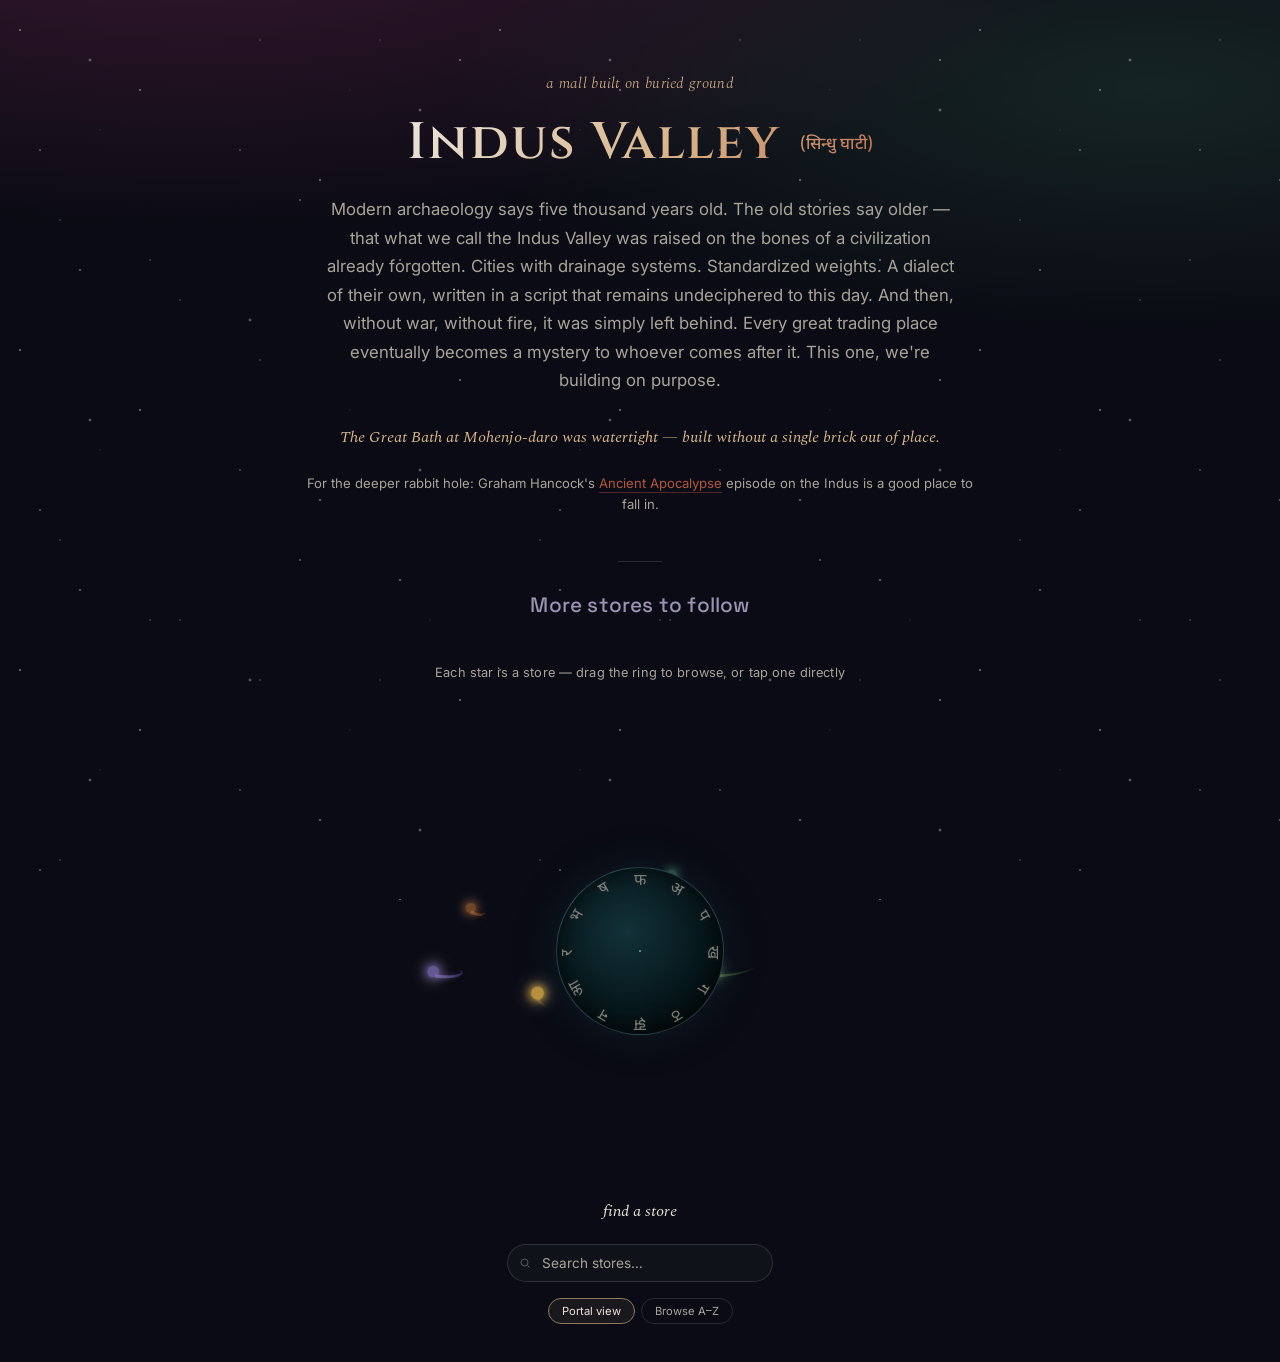
==== index.html @ be0549a5 "Add files via upload" ====
<!doctype html>
<html lang="en">
<head>
<meta charset="utf-8">
<meta name="viewport" content="width=device-width, initial-scale=1">
<title>Indus Valley</title>
<meta name="description" content="Indus Valley — a digital mall of stores. Earthy Essentials is now open.">
<link rel="preconnect" href="https://fonts.googleapis.com">
<link href="https://fonts.googleapis.com/css2?family=Space+Grotesk:wght@500;600;700&family=Inter:wght@400;500;600&family=JetBrains+Mono:wght@400;500&family=Spectral:ital,wght@0,300;0,400;0,500;0,600;0,700;1,400&family=Noto+Sans+Devanagari:wght@400;500&family=Cinzel:wght@500;600;700&display=swap" rel="stylesheet">
<link rel="stylesheet" href="/style.css">
<link rel="icon" type="image/png" sizes="192x192" href="/assets/favicon-192.png">
<link rel="icon" type="image/png" sizes="64x64" href="/assets/favicon-64.png">
</head>
<body>
<div class="starfield" aria-hidden="true"></div>
<div class="starfield starfield-mid" aria-hidden="true"></div>
<div class="starfield starfield-fast" aria-hidden="true"></div>

<section class="iv-story-hero">
  <p class="mark">a mall built on buried ground</p>
  <h1 class="iv-brand-heading">Indus Valley <span class="iv-brand-sub iv-sanskrit-sub">(सिन्धु घाटी)</span></h1>
  <p class="lede">
    Modern archaeology says five thousand years old. The old stories say older — that what we call the
    Indus Valley was raised on the bones of a civilization already forgotten. Cities with drainage systems.
    Standardized weights. A dialect of their own, written in a script that remains undeciphered to this day.
    And then, without war, without fire, it was simply left behind. Every great trading place eventually
    becomes a mystery to whoever comes after it. This one, we're building on purpose.
  </p>
  <p class="fact-line" id="factLine">The Great Bath at Mohenjo-daro was watertight — built without a single brick out of place.</p>
  <p class="further-reading">
    For the deeper rabbit hole: Graham Hancock's <a href="#" target="_blank" rel="noopener">Ancient Apocalypse</a> episode on the Indus is a good place to fall in.
  </p>
  <div class="hero-divider"></div>
</section>

<div class="landing">
  <h1>More stores to follow</h1>

  <section class="portal-section">
    <p class="portal-hint">Each star is a store — drag the ring to browse, or tap one directly</p>
    <div class="portal-stage" id="portalStage">
      <canvas id="trailCanvas"></canvas>
      <div class="iv-hub">
        <div class="hub-stage">
          <div class="water-core">
            <div class="ripple"></div>
            <div class="ripple"></div>
            <div class="ripple"></div>
            <div class="script-ring" id="scriptRing"></div>
            <div class="hub-label"></div>
          </div>
        </div>
      </div>
      <!-- store nodes injected by JS, positioned via canvas-matched orbit math -->
    </div>

    <div class="orbit-store-popup" id="orbitPopup" hidden>
      <button class="orbit-popup-close" id="orbitPopupClose" aria-label="Close">×</button>
      <span class="eyebrow" id="orbitPopupEyebrow">Now open</span>
      <img id="orbitPopupLogo" src="" alt="" class="store-card-logo" hidden>
      <div id="orbitPopupFallback" class="orbit-popup-fallback" hidden>
        <div class="orbit-popup-fallback-circle" id="orbitPopupFallbackCircle"></div>
        <p class="orbit-popup-fallback-name" id="orbitPopupFallbackName"></p>
      </div>
      <a class="store-card-cta orbit-popup-enter" id="orbitPopupEnter" href="#">Enter the store <span class="store-card-arrow">→</span></a>
    </div>
  </section>

  <div class="directory-wrap">
    <p class="directory-heading">find a store</p>

    <div class="search-box">
      <svg viewBox="0 0 24 24" fill="none" stroke="currentColor" stroke-width="2"><circle cx="11" cy="11" r="7"/><line x1="21" y1="21" x2="16.65" y2="16.65"/></svg>
      <input type="text" id="storeSearch" placeholder="Search stores…" autocomplete="off">
      <div class="search-results" id="searchResults"></div>
    </div>

    <div class="mode-toggle">
      <button class="mode-btn active" id="btnPortal" type="button">Portal view</button>
      <button class="mode-btn" id="btnAZ" type="button">Browse A–Z</button>
    </div>

    <div class="az-list" id="azList"></div>
  </div>
</div>

<script>
  // Same Apps Script URL used across the whole site.
  var APPS_SCRIPT_URL = 'https://script.google.com/macros/s/AKfycbyYl6u9whFo-Feo1aczUheKbd3rLkEs0ZjsCzrJ6P5FfqUs3s2kt-ZUOWNzQbq3-hpCgg/exec';

  // ===================== Shared store data + directory (search/A-Z) + portal ring =====================
  // Store data now comes from the Apps Script "Stores" sheet (so /admin/ can
  // manage it without code edits) — this fallback list is only used if that
  // fetch fails, or when opening this file locally as an offline preview
  // with no live backend to reach.
  var FALLBACK_STORES = [
    { id: "earthy-essentials", name: "Earthy Essentials", sub: "wellness & botanicals", color: "#6E9B5A", initial: "E", url: "/earthyessentials/", logo: "/assets/logo-vertical-medium.png", status: "live" },
    { id: "lo-music", name: "Lo Music", sub: "lessons, repairs, gigs", color: "#B8933F", initial: "L", url: "/lomusic/", logo: "", status: "coming-soon" },
    { id: "relic-and-ink", name: "Relic & Ink", sub: "comics & collectibles", color: "#7A6BB0", initial: "R", url: "/relicandink/", logo: "", status: "coming-soon" },
    { id: "earth-forge-3d", name: "Earth Forge 3D", sub: "custom 3D printing", color: "#C97B3D", initial: "F", url: "/earthforge3d/", logo: "", status: "coming-soon" },
    { id: "chronicles-of-the-herb", name: "Chronicles of the Herb", sub: "wellness & herbal supplements", color: "#4FA88A", initial: "C", url: "/chroniclesoftheherb/", logo: "", status: "coming-soon" }
  ];

  function normalizeStore(s){
    return {
      id: s.id,
      name: s.name,
      sub: s.sub,
      color: s.color || '#999999',
      initial: s.initial || (s.name ? s.name.charAt(0).toUpperCase() : '?'),
      url: s.url,
      logo: s.logo || null,
      comingSoon: s.status === 'coming-soon' || s.status === 'planning',
      placeholder: s.status === 'reserved' || !s.name
    };
  }

  (function(){
    fetch(APPS_SCRIPT_URL + '?action=getStores')
      .then(function(res){ return res.json(); })
      .then(function(data){
        var raw = (data && data.stores && data.stores.length) ? data.stores : FALLBACK_STORES;
        initMall(raw.map(normalizeStore));
      })
      .catch(function(){
        initMall(FALLBACK_STORES.map(normalizeStore));
      });
  })();

  function initMall(stores){

    function goToStore(s){
      if(s.placeholder) return;
      openStorePopup(s);
    }

    var popup = document.getElementById('orbitPopup');
    var popupClose = document.getElementById('orbitPopupClose');
    var popupEyebrow = document.getElementById('orbitPopupEyebrow');
    var popupLogo = document.getElementById('orbitPopupLogo');
    var popupFallback = document.getElementById('orbitPopupFallback');
    var popupFallbackCircle = document.getElementById('orbitPopupFallbackCircle');
    var popupFallbackName = document.getElementById('orbitPopupFallbackName');
    var popupEnter = document.getElementById('orbitPopupEnter');

    function openStorePopup(s){
      popupEyebrow.textContent = s.comingSoon ? 'Coming soon' : 'Now open';
      // Every store shows ITS OWN logo if it has one, or ITS OWN color/initial/name
      // as a fallback — never another store's branding.
      if(s.logo && !s.comingSoon){
        popupLogo.src = s.logo;
        popupLogo.alt = s.name;
        popupLogo.hidden = false;
        popupFallback.hidden = true;
      } else {
        popupLogo.hidden = true;
        popupFallbackCircle.style.background = s.color;
        popupFallbackCircle.textContent = s.initial;
        popupFallbackName.textContent = s.name;
        popupFallback.hidden = false;
      }
      if(s.comingSoon){
        popupEnter.textContent = 'Under construction — check back soon';
        popupEnter.removeAttribute('href');
        popupEnter.style.cursor = 'default';
      } else {
        popupEnter.innerHTML = 'Enter the store <span class="store-card-arrow">→</span>';
        popupEnter.href = s.url;
        popupEnter.style.cursor = '';
      }
      popup.hidden = false;
      portalPaused = true;
    }
    function closeStorePopup(){
      popup.hidden = true;
      portalPaused = false;
    }
    popupClose.addEventListener('click', closeStorePopup);

    // ---------- live search ----------
    var searchInput = document.getElementById('storeSearch');
    var resultsBox = document.getElementById('searchResults');
    searchInput.addEventListener('input', function(){
      var q = searchInput.value.trim().toLowerCase();
      resultsBox.innerHTML = '';
      if(!q) return;
      stores
        .filter(function(s){ return s.name.toLowerCase().indexOf(q) !== -1; })
        .forEach(function(s){
          var row = document.createElement('div');
          row.className = 'search-result';
          row.innerHTML = '<span class="dot" style="background:' + (s.placeholder ? '#555' : s.color) + '"></span>' +
            '<span>' + s.name + '</span>' +
            ((s.placeholder || s.comingSoon) ? '<span class="soon">coming soon</span>' : '');
          row.addEventListener('click', function(){ goToStore(s); });
          resultsBox.appendChild(row);
        });
    });

    // ---------- A-Z directory, grouped by first letter ----------
    function renderAZList(){
      var azListEl = document.getElementById('azList');
      azListEl.innerHTML = '';

      var sorted = stores.slice().sort(function(a, b){ return a.name.localeCompare(b.name); });

      var currentLetter = null;
      var groupEl = null;

      sorted.forEach(function(s){
        var letter = s.name.charAt(0).toUpperCase();
        if(letter !== currentLetter){
          currentLetter = letter;
          groupEl = document.createElement('div');
          groupEl.className = 'az-group';
          groupEl.innerHTML = '<div class="az-letter">' + letter + '</div>';
          azListEl.appendChild(groupEl);
        }
        var item = document.createElement('div');
        item.className = 'az-item' + (s.placeholder ? ' placeholder' : '');
        item.innerHTML =
          '<div class="swatch" style="background:' + (s.placeholder ? 'transparent' : s.color) + '">' + s.initial + '</div>' +
          '<div class="az-item-text">' +
            '<div class="az-item-name">' + s.name + '</div>' +
            '<div class="az-item-sub">' + s.sub + '</div>' +
          '</div>' +
          (s.placeholder || s.comingSoon ? '<span class="soon-tag">coming soon</span>' : '');
        item.addEventListener('click', function(){ goToStore(s); });
        groupEl.appendChild(item);
      });
    }
    renderAZList();

    // ---------- view toggle ----------
    var btnPortal = document.getElementById('btnPortal');
    var btnAZ = document.getElementById('btnAZ');
    var azList = document.getElementById('azList');

    btnAZ.addEventListener('click', function(){
      btnAZ.classList.add('active');
      btnPortal.classList.remove('active');
      azList.classList.add('visible');
    });
    btnPortal.addEventListener('click', function(){
      btnPortal.classList.add('active');
      btnAZ.classList.remove('active');
      azList.classList.remove('visible');
    });

    // ---------- portal ring ----------
    // Each store follows a real Keplerian ellipse with the hub at the FOCUS
    // (not the center) — same as an actual orbiting body. Kepler's third law
    // governs period vs. distance (farther stores genuinely orbit slower, in
    // the same ratio real planets do), and each store speeds up near the hub
    // and slows down at the far point of its ellipse.
    var stage = document.getElementById('portalStage');
    var canvas = document.getElementById('trailCanvas');
    var gctx = canvas.getContext('2d');

    var A_BASE = 235;
    var A_STEP = 18;
    var ECC = [0.24, 0.34, 0.28, 0.20];
    var SQUASH = 0.4;
    var T_BASE = 34;
    var LOOP_R = 34;
    var LOOP_N = [3, 2, 4, 3];
    var LOOP_SPEED = 0.55;
    var TRAIL_LENGTH = 70;

    var rotationOffset = 0;
    var tClock = 0;
    var lastTime = null;
    var portalPaused = false;

    function eccentricAnomaly(M, e){
      var E = M;
      for(var k = 0; k < 5; k++){
        E = E - (E - e * Math.sin(E) - M) / (1 - e * Math.cos(E));
      }
      return E;
    }

    var nodeEls = stores.map(function(s, i){
      var node = document.createElement('div');
      node.className = 'node' + (s.placeholder ? ' placeholder' : '');
      node.innerHTML = '<div class="node-star" style="--node-color:' + s.color + '"></div>';
      if(!s.placeholder){
        node.querySelector('.node-star').addEventListener('click', function(){ goToStore(s); });
      }
      stage.appendChild(node);

      s.a = A_BASE + i * A_STEP;
      s.e = ECC[i % ECC.length];
      s.period = T_BASE * Math.pow(s.a / A_BASE, 1.5); // Kepler's third law: T^2 proportional to a^3
      s.phase = i * (2 * Math.PI / stores.length);
      s.trail = [];
      return node;
    });

    function resizeCanvas(){
      var rect = stage.getBoundingClientRect();
      var dpr = window.devicePixelRatio || 1;
      canvas.width = rect.width * dpr;
      canvas.height = rect.height * dpr;
      canvas.style.width = rect.width + 'px';
      canvas.style.height = rect.height + 'px';
      gctx.setTransform(dpr, 0, 0, dpr, 0, 0);
    }
    resizeCanvas();
    window.addEventListener('resize', resizeCanvas);

    function hexToRgb(hex){
      var h = hex.replace('#','');
      var n = parseInt(h.length === 3 ? h.split('').map(function(c){return c+c;}).join('') : h, 16);
      return [(n>>16)&255, (n>>8)&255, n&255];
    }

    function portalFrame(timestamp){
      if(lastTime === null) lastTime = timestamp;
      var dt = (timestamp - lastTime) / 1000;
      lastTime = timestamp;

      if(!isDragging && !portalPaused){
        tClock += dt;
      }

      var rect = stage.getBoundingClientRect();
      var cx = rect.width / 2;
      var cy = rect.height / 2;

      gctx.clearRect(0, 0, rect.width, rect.height);
      gctx.globalCompositeOperation = 'lighter';

      stores.forEach(function(s, i){
        var M = (2 * Math.PI / s.period) * tClock + s.phase;
        var E = eccentricAnomaly(M, s.e);
        var xOrb = s.a * (Math.cos(E) - s.e);
        var yOrb = s.a * Math.sqrt(1 - s.e * s.e) * Math.sin(E);

        var loopN = LOOP_N[i % LOOP_N.length];
        var loopAngle = tClock * LOOP_SPEED + s.phase;
        var loopX = LOOP_R * Math.cos(loopN * loopAngle);
        var loopY = LOOP_R * Math.sin(loopN * loopAngle);

        var cosR = Math.cos(rotationOffset);
        var sinR = Math.sin(rotationOffset);
        var rawX = xOrb + loopX;
        var rawY = yOrb + loopY;
        var kScale = Math.min(1, rect.width / 680); // shrink the orbit to fit narrow phone screens
        var x = (rawX * cosR - rawY * sinR) * kScale;
        var yFlat = (rawX * sinR + rawY * cosR) * SQUASH * kScale;

        var depth = Math.sin(E);
        var scale = 0.8 + (depth + 1) / 2 * 0.3;
        var opacity = 0.45 + (depth + 1) / 2 * 0.55;

        var screenX = cx + x;
        var screenY = cy + yFlat;

        s.trail.push({ x: screenX, y: screenY, o: opacity });
        if(s.trail.length > TRAIL_LENGTH) s.trail.shift();

        if(s.trail.length > 1){
          var rgb = hexToRgb(s.color);
          var baseAlpha = s.placeholder ? 0.35 : 0.85;
          gctx.shadowColor = 'rgba(' + rgb[0] + ',' + rgb[1] + ',' + rgb[2] + ',0.9)';
          gctx.shadowBlur = s.placeholder ? 3 : 6;
          for(var j = 1; j < s.trail.length; j++){
            var p0 = s.trail[j-1];
            var p1 = s.trail[j];
            var alpha = Math.pow(j / s.trail.length, 1.6); // fade in faster near the tail, brighter near the head
            gctx.beginPath();
            gctx.moveTo(p0.x, p0.y);
            gctx.lineTo(p1.x, p1.y);
            gctx.strokeStyle = 'rgba(' + rgb[0] + ',' + rgb[1] + ',' + rgb[2] + ',' + (alpha * baseAlpha * p1.o) + ')';
            gctx.lineWidth = 1 + alpha * 2.5;
            gctx.stroke();
          }
          gctx.shadowBlur = 0;
        }

        var el = nodeEls[i];
        el.style.transform = 'translate(' + screenX + 'px, ' + screenY + 'px) scale(' + scale + ')';
        el.style.opacity = opacity.toFixed(2);
        el.style.zIndex = Math.round(depth * 1000);
      });

      gctx.globalCompositeOperation = 'source-over';
      requestAnimationFrame(portalFrame);
    }
    requestAnimationFrame(portalFrame);

    // ---------- drag to rotate ----------
    var isDragging = false;
    var startX = 0;
    var startOffset = 0;

    function pointerDown(x){
      isDragging = true;
      startX = x;
      startOffset = rotationOffset;
      stage.classList.add('dragging');
    }
    function pointerMove(x){
      if(!isDragging) return;
      var delta = (x - startX) * 0.006;
      rotationOffset = startOffset + delta;
    }
    function pointerUp(){
      isDragging = false;
      stage.classList.remove('dragging');
    }

    stage.addEventListener('mousedown', function(e){ pointerDown(e.clientX); });
    window.addEventListener('mousemove', function(e){ pointerMove(e.clientX); });
    window.addEventListener('mouseup', pointerUp);

    stage.addEventListener('touchstart', function(e){ pointerDown(e.touches[0].clientX); }, {passive:true});
    window.addEventListener('touchmove', function(e){ pointerMove(e.touches[0].clientX); }, {passive:true});
    window.addEventListener('touchend', pointerUp);
  }

  // ===================== Story hero: rotating Indus Valley facts =====================
  // Own IIFE — facts/factIndex/factEl can't collide with the hub script's names
  // (pool/rand/chosen/ring/etc.) or anything added later.
  (function(){
    var facts = [
      "The Great Bath at Mohenjo-daro was watertight — built without a single brick out of place.",
      "Indus Valley seals turn up in Mesopotamia, over 2,000 km away — this was a trading civilization.",
      "No palaces, no obvious king's tomb has ever been found here — historians still argue about who was in charge.",
      "The script on Indus seals remains undeciphered to this day.",
      "Cities here had covered drains under nearly every street — centuries before Rome's.",
      "The Indus script is older than Egyptian hieroglyphs and Mesopotamian cuneiform — and after a century of trying, no one has read a word of it.",
      "Harappa alone had roughly 700 wells — clean water wasn't a luxury here, it was basic infrastructure.",
      "There's now a $1 million prize on offer for whoever finally cracks the Indus script."
    ];
    var factIndex = 0;
    var factEl = document.getElementById('factLine');
    setInterval(function(){
      factIndex = (factIndex + 1) % facts.length;
      factEl.style.opacity = 0;
      setTimeout(function(){
        factEl.textContent = facts[factIndex];
        factEl.style.opacity = 1;
      }, 400);
    }, 5000);
  })();

  // ===================== Center hub: daily Sanskrit ring =====================
  // Wrapped in its own IIFE so pool/rand/chosen/ring/etc. can never collide
  // with variable names in any other script block on this page.
  (function(){
    var pool = [
      'अ','आ','इ','ई','उ','ऊ','ऋ','ए','ऐ','ओ','औ',
      'क','ख','ग','घ','च','छ','ज','झ','ट','ठ','ड','ढ',
      'ण','त','थ','द','ध','न','प','फ','ब','भ','म',
      'य','र','ल','व','श','ष','स','ह'
    ];

    var GLYPH_COUNT = 12;

    function todaySeed(){
      var d = new Date();
      return d.getFullYear()*10000 + (d.getMonth()+1)*100 + d.getDate();
    }

    function mulberry32(seed){
      return function(){
        seed |= 0; seed = (seed + 0x6D2B79F5) | 0;
        var t = Math.imul(seed ^ (seed >>> 15), 1 | seed);
        t = (t + Math.imul(t ^ (t >>> 7), 61 | t)) ^ t;
        return ((t ^ (t >>> 14)) >>> 0) / 4294967296;
      };
    }

    var rand = mulberry32(todaySeed());
    var chosen = [];
    var poolCopy = pool.slice();
    for(var i = 0; i < GLYPH_COUNT; i++){
      var idx = Math.floor(rand() * poolCopy.length);
      chosen.push(poolCopy.splice(idx, 1)[0]);
    }

    var ring = document.getElementById('scriptRing');
    chosen.forEach(function(ch, i){
      var angle = (360 / GLYPH_COUNT) * i;
      var g = document.createElement('div');
      g.className = 'glyph';
      g.style.transform = 'rotate(' + angle + 'deg)';
      g.textContent = ch;
      ring.appendChild(g);
    });
  })();
</script>
</body>
</html>
---- style.css ----
/* ==========================================================================
   Indus Valley / Earthy Essentials — shared stylesheet
   Design tokens
   ========================================================================== */
:root{
  --space-black:#0a0b14;
  --nebula-violet:#1c1533;
  --nebula-violet-2:#241b3d;
  --plasma-pink:#ff4fa3;
  --plasma-pink-dim:#a83a72;
  --bio-green:#7cffb2;
  --bio-green-dim:#3f7a5c;
  --starlight:#f1eefa;
  --dust:#9c93b5;
  --hairline: rgba(241,238,250,0.12);

  --display:'Space Grotesk', 'Arial Narrow', sans-serif;
  --body:'Inter', -apple-system, 'Segoe UI', sans-serif;
  --mono:'JetBrains Mono', 'Courier New', monospace;
}

*{box-sizing:border-box;}
html{scroll-behavior:smooth;}
body{
  margin:0;
  background:
    radial-gradient(ellipse 120% 60% at 15% -10%, rgba(255,79,163,0.18), transparent 60%),
    radial-gradient(ellipse 100% 50% at 90% 10%, rgba(124,255,178,0.10), transparent 55%),
    var(--space-black);
  background-attachment:fixed;
  color:var(--starlight);
  font-family:var(--body);
  line-height:1.6;
  -webkit-font-smoothing:antialiased;
  overflow-x:hidden;
}

a{color:inherit;}
img{max-width:100%;display:block;}

h1,h2,h3{
  font-family:var(--display);
  font-weight:600;
  letter-spacing:0.01em;
  margin:0 0 0.4em;
}

.eyebrow{
  font-family:var(--mono);
  font-size:0.72rem;
  letter-spacing:0.22em;
  text-transform:uppercase;
  color:var(--bio-green);
}

/* Starfield background dots, generated via layered gradients */
.starfield{
  position:fixed;
  inset:0;
  z-index:0;
  pointer-events:none;
  background-image:
    radial-gradient(1px 1px at 20px 30px, var(--dust), transparent),
    radial-gradient(1px 1px at 140px 90px, var(--dust), transparent),
    radial-gradient(1px 1px at 260px 40px, var(--dust), transparent),
    radial-gradient(1px 1px at 320px 180px, var(--dust), transparent),
    radial-gradient(1px 1px at 60px 220px, var(--dust), transparent),
    radial-gradient(1px 1px at 400px 260px, var(--dust), transparent),
    radial-gradient(1px 1px at 180px 300px, var(--dust), transparent),
    radial-gradient(1px 1px at 460px 60px, var(--dust), transparent),
    radial-gradient(1px 1px at 240px 150px, var(--dust), transparent),
    radial-gradient(1px 1px at 100px 130px, var(--dust), transparent),
    radial-gradient(1px 1px at 350px 90px, var(--dust), transparent),
    radial-gradient(1px 1px at 430px 300px, var(--dust), transparent);
  background-repeat:repeat;
  background-size:480px 320px;
  opacity:0.35;
  animation:drift 70s linear infinite;
}
@keyframes drift{
  from{background-position:0 0;}
  to{background-position:-480px 320px;}
}
.starfield-mid{
  background-image:
    radial-gradient(1.5px 1.5px at 20px 30px, var(--starlight), transparent),
    radial-gradient(1.5px 1.5px at 140px 90px, var(--starlight), transparent),
    radial-gradient(1px 1px at 260px 40px, var(--dust), transparent),
    radial-gradient(1.5px 1.5px at 320px 180px, var(--starlight), transparent),
    radial-gradient(1px 1px at 60px 220px, var(--dust), transparent),
    radial-gradient(1.5px 1.5px at 400px 260px, var(--starlight), transparent),
    radial-gradient(1px 1px at 180px 300px, var(--dust), transparent),
    radial-gradient(1.5px 1.5px at 460px 60px, var(--starlight), transparent),
    radial-gradient(1px 1px at 240px 150px, var(--starlight), transparent),
    radial-gradient(1.5px 1.5px at 80px 270px, var(--starlight), transparent),
    radial-gradient(1px 1px at 380px 40px, var(--dust), transparent);
  background-size:480px 320px;
  opacity:0.6;
  animation:drift 45s linear infinite;
}
.starfield-fast{
  background-image:
    radial-gradient(2px 2px at 90px 60px, var(--starlight), transparent),
    radial-gradient(1.5px 1.5px at 300px 200px, var(--starlight), transparent),
    radial-gradient(2px 2px at 420px 110px, var(--starlight), transparent),
    radial-gradient(1.5px 1.5px at 150px 260px, var(--dust), transparent),
    radial-gradient(2px 2px at 250px 320px, var(--starlight), transparent),
    radial-gradient(1.5px 1.5px at 40px 150px, var(--starlight), transparent);
  background-size:520px 360px;
  opacity:0.5;
  animation:drift-fast 18s linear infinite;
}
@keyframes drift-fast{
  from{background-position:0 0;}
  to{background-position:-520px 360px;}
}

.wrap{position:relative;z-index:1;max-width:1080px;margin:0 auto;padding:0 24px;}

/* Background watermark — opt-in per page via body class, so each store
   (and eventually the mall itself) can use its own logo without affecting
   other pages. See earthyessentials/index.html for how it's turned on. */
body.watermark-earthy::before{
  content:"";
  position:fixed;
  top:50%;left:50%;
  transform:translate(-50%,-50%);
  width:min(700px, 70vmin);
  height:min(700px, 70vmin);
  background-image:url('assets/logo-icon.png');
  background-size:contain;
  background-repeat:no-repeat;
  background-position:center;
  opacity:0.05;
  z-index:0;
  pointer-events:none;
}

/* ---------------- Header / nav ---------------- */
header.site{
  position:fixed;top:0;left:0;right:0;z-index:20;
  background:
    radial-gradient(ellipse 120% 60% at 15% -10%, rgba(255,79,163,0.18), transparent 60%),
    radial-gradient(ellipse 100% 50% at 90% 10%, rgba(124,255,178,0.10), transparent 55%),
    var(--space-black);
  background-attachment:fixed;
  transition:transform 0.35s ease;
}
header.site.header-hidden{
  transform:translateY(-100%);
}
.nav-row{
  display:grid;
  grid-template-columns:1fr auto 1fr;
  align-items:center;
  padding:14px 0;
}
.brand{
  font-family:var(--display);
  font-size:1.15rem;
  text-decoration:none;
  display:flex;align-items:center;gap:8px;
  grid-column:2;
  justify-self:center;
}
.brand .dot{width:8px;height:8px;border-radius:50%;background:var(--bio-green);box-shadow:0 0 8px var(--bio-green);}
.brand-mark{height:200px;width:auto;display:block;}
.back-link{
  font-family:var(--mono);
  font-size:0.78rem;
  color:var(--dust);
  text-decoration:none;
  border:1px solid var(--hairline);
  padding:6px 12px;
  border-radius:100px;
}
.back-link:hover{color:var(--starlight);border-color:var(--dust);}
.header-links{display:flex;align-items:center;gap:16px;grid-column:3;justify-self:end;}
.header-links > a:not(.back-link){
  font-family:var(--mono);
  font-size:0.8rem;
  color:var(--dust);
  text-decoration:none;
}
.header-links > a:not(.back-link):hover{color:var(--bio-green);}

/* ---------------- Hero ---------------- */
.hero{padding:72px 0 64px;text-align:center;}
.hero-eyebrow{font-size:clamp(0.95rem, 2.2vw, 1.15rem);letter-spacing:0.28em;}
.hero h1{
  font-size:clamp(2.4rem,6vw,4.2rem);
  background:linear-gradient(120deg,var(--starlight) 30%,#3d7ea6 100%);
  -webkit-background-clip:text;background-clip:text;color:transparent;
}
.hero p.tagline{
  max-width:560px;margin:18px auto 0;
  color:var(--dust);
  font-size:1.05rem;
}

/* ---------------- Comic-style tagline ---------------- */
.comic-bubble{
  max-width:600px;
  margin:28px auto 0;
}
.comic-text{
  font-family:'Comic Neue', var(--body);
  font-weight:700;
  font-size:clamp(1.3rem, 3vw, 1.6rem);
  line-height:1.5;
  color:var(--dust);
  max-width:none;
  margin:0;
  text-align:center;
}
.pop{
  font-family:'Bangers', var(--display);
  font-weight:400;
  font-size:1.15em;
  letter-spacing:0.03em;
  padding:0 4px;
  -webkit-text-stroke:0.6px #111;
}
.pop-yellow{color:#ffd23f;}
.pop-pink{color:var(--plasma-pink);}
.pop-blue{color:#3d7ea6;}
.pop-green{color:#2f8f52;}
@media (max-width:600px){
  .comic-text{font-size:1.02rem;}
}

/* ---------------- Constellation nav ---------------- */
.constellation{
  margin:56px auto 0;
  max-width:920px;
}
.constellation svg{width:100%;height:auto;overflow:visible;}
.const-line{stroke:var(--hairline);stroke-width:1;}
.const-node circle{
  fill:var(--nebula-violet-2);
  stroke:var(--bio-green);
  stroke-width:1.4;
  transition:transform .25s ease, fill .25s ease;
}
.const-node{cursor:pointer;}
.const-node:hover circle{fill:var(--bio-green);transform-origin:center;}
.const-node text{
  fill:var(--dust);
  font-family:var(--mono);
  font-size:9px;
  text-transform:uppercase;
  letter-spacing:0.05em;
}
.const-node:hover text{fill:var(--starlight);}
@media (prefers-reduced-motion:no-preference){
  .const-node circle{animation:twinkle 3.4s ease-in-out infinite;}
  .const-node:nth-child(odd) circle{animation-delay:1.1s;}
  .const-node:nth-child(3n) circle{animation-delay:2.2s;}
}
@keyframes twinkle{
  0%,100%{opacity:1;}
  50%{opacity:0.55;}
}

/* ---------------- Category sections ---------------- */
.category{
  display:grid;
  grid-template-columns:1fr 1fr;
  gap:40px;
  align-items:center;
  padding:64px 0;
  border-top:1px solid var(--hairline);
  scroll-margin-top:90px;
}
.category:nth-child(even){direction:rtl;}
.category:nth-child(even) > *{direction:ltr;}
.category .media{
  border-radius:14px;
  overflow:hidden;
  border:1px solid var(--hairline);
  box-shadow:0 30px 60px -30px rgba(0,0,0,0.6);
  position:relative;
}
.category .media::after{
  content:"";position:absolute;inset:0;
  background-image:
    linear-gradient(180deg,transparent 60%,rgba(10,11,20,0.55)),
    url('assets/logo-icon.png');
  background-repeat:no-repeat, no-repeat;
  background-position:0 0, bottom 10px right 10px;
  background-size:100% 100%, 44px 44px;
}
.category .media img{width:100%;height:100%;object-fit:cover;aspect-ratio:4/3;}
.category .index{
  font-family:var(--mono);
  color:var(--plasma-pink);
  font-size:0.8rem;
  letter-spacing:0.18em;
}
.category h2{font-size:1.7rem;margin-top:6px;}
.category p{color:var(--dust);max-width:44ch;}

@media (max-width:760px){
  .category, .category:nth-child(even){
    grid-template-columns:1fr;direction:ltr;
  }
}

/* Full-width category variant (used once real product data exists) */
.category--full{
  display:block;
}
.category--full .cat-head p{max-width:none;}
.category--full .strain-tag{display:inline-block;margin-top:6px;}

.category--full .media--wide{
  margin-top:20px;
  aspect-ratio:21/8;
}
.category--full .media--wide img{aspect-ratio:auto;}

.photo-gallery{
  margin-top:20px;
  display:grid;
  grid-template-columns:1.2fr 1fr 1fr;
  gap:12px;
}
.photo-gallery--wrap{
  grid-template-columns:repeat(auto-fill, minmax(150px, 1fr));
}
.photo-gallery .media{aspect-ratio:auto;}
.photo-gallery .media img{aspect-ratio:4/3;}
.photo-gallery--2{grid-template-columns:1fr 1fr;}
@media (max-width:640px){
  .photo-gallery, .photo-gallery--2{grid-template-columns:1fr 1fr;}
}

.photo-pending{
  margin-top:20px;
  aspect-ratio:21/8;
  border-radius:14px;
  border:1px dashed var(--hairline);
  display:flex;flex-direction:column;align-items:center;justify-content:center;
  gap:8px;color:var(--dust);
  background-color:rgba(255,255,255,0.02);
  background-image:url('assets/logo-icon.png');
  background-repeat:no-repeat;
  background-position:bottom 10px right 10px;
  background-size:44px 44px;
  position:relative;
}
.photo-pending .play-dot{border:none;font-size:1.4rem;}
.photo-pending p{margin:0;font-family:var(--mono);font-size:0.72rem;letter-spacing:0.08em;text-transform:uppercase;}

.product-grid{
  margin-top:20px;
  display:grid;
  grid-template-columns:repeat(auto-fill, minmax(180px, 1fr));
  gap:14px;
}
.product-card{
  border:1px solid var(--hairline);
  border-radius:12px;
  padding:16px 18px;
  background:var(--nebula-violet);
}
.product-card h4{
  font-family:var(--display);font-size:1rem;margin:0 0 4px;color:var(--starlight);
}
.product-card .variant{margin:0 0 6px;color:var(--dust);font-size:0.85rem;max-width:none;}
.product-card .price{margin:0;color:var(--bio-green);font-family:var(--mono);font-size:0.85rem;max-width:none;}
.product-card .badge{
  display:inline-block;margin-top:8px;
  padding:3px 12px;border-radius:100px;
  font-family:var(--mono);font-size:0.7rem;letter-spacing:0.03em;
  border:1px solid var(--plasma-pink-dim);color:var(--plasma-pink);
}

.strain-tag{
  display:inline-block;
  font-family:var(--mono);font-size:0.72rem;letter-spacing:0.06em;
  color:var(--bio-green);border:1px solid var(--bio-green-dim);
  padding:4px 12px;border-radius:100px;
}

.coming-soon-block{
  margin-top:20px;
  border:1px dashed var(--hairline);
  border-radius:14px;
  padding:36px;text-align:center;color:var(--dust);
}
.coming-soon-block p:last-child{margin:6px 0 0;max-width:none;}

/* ---------------- Specials / Instore banner ---------------- */
.specials{
  margin:24px 0 0;
  padding:36px;
  border-radius:16px;
  border:1px dashed var(--plasma-pink-dim);
  background:linear-gradient(135deg, rgba(255,79,163,0.08), rgba(124,255,178,0.05));
  text-align:center;
}
.specials h3{color:var(--plasma-pink);}

/* ---------------- Garden of Balance video section ---------------- */
.learn{
  padding:56px 0 24px;
  text-align:center;
}
.avatar-tabs{
  margin-top:36px;
  display:flex;gap:10px;justify-content:center;flex-wrap:wrap;
}
.avatar-tab{
  font-family:var(--mono);font-size:0.82rem;letter-spacing:0.04em;
  padding:10px 20px;border-radius:100px;
  border:1px solid var(--hairline);
  background:transparent;color:var(--dust);cursor:pointer;
  transition:border-color .2s ease, color .2s ease, background .2s ease;
}
.avatar-tab:hover{color:var(--starlight);border-color:var(--dust);}
.avatar-tab.active{background:var(--bio-green);color:var(--space-black);border-color:var(--bio-green);font-weight:600;}

.learn-panel{
  margin-top:28px;
  display:grid;
  grid-template-columns:1.3fr 1fr;
  gap:24px;
  text-align:left;
  align-items:start;
}
@media (max-width:760px){
  .learn-panel{grid-template-columns:1fr;}
}
.video-frame{
  border-radius:14px;
  overflow:hidden;
  aspect-ratio:16/9;
  background:var(--space-black);
  border:1px solid var(--hairline);
  position:relative;
}
.video-frame video{width:100%;height:100%;border:0;display:block;background:#000;}
.video-placeholder{
  position:absolute;inset:0;
  display:flex;flex-direction:column;align-items:center;justify-content:center;
  gap:10px;color:var(--dust);
}
.video-placeholder[hidden]{display:none;}
.play-dot{
  width:48px;height:48px;border-radius:50%;
  border:1px solid var(--bio-green);color:var(--bio-green);
  display:flex;align-items:center;justify-content:center;
  font-size:0.95rem;
}
.video-placeholder p{margin:0;font-family:var(--mono);font-size:0.75rem;letter-spacing:0.08em;text-transform:uppercase;color:var(--dust);}

.question-list{
  display:flex;flex-direction:column;gap:10px;
}
.question-btn{
  text-align:left;
  font-family:var(--body);font-size:0.95rem;color:var(--starlight);
  padding:14px 18px;border-radius:12px;
  border:1px solid var(--hairline);
  background:var(--nebula-violet);
  cursor:pointer;
  transition:border-color .2s ease, transform .15s ease;
}
.question-btn:hover{border-color:var(--bio-green);transform:translateX(2px);}

/* ---------------- Membership ---------------- */
.membership{
  padding:72px 0;
  text-align:center;
  border-top:1px solid var(--hairline);
}
.membership .form-shell{
  margin-top:28px;
  border:1px solid var(--hairline);
  border-radius:16px;
  overflow:hidden;
  background:var(--nebula-violet);
}
.membership iframe{width:100%;height:900px;border:0;background:var(--starlight);}

/* ---------------- Footer ---------------- */
footer.site{
  padding:40px 0 60px;
  text-align:center;
  color:var(--dust);
  font-family:var(--mono);
  font-size:0.78rem;
  letter-spacing:0.04em;
}
footer.site a{color:var(--store-accent, var(--bio-green));text-decoration:none;}

/* Standalone section-index label (e.g. "01 / Shop"), used outside the
   older .category wrapper by the generic store template. */
.index{
  font-family:var(--mono);font-size:0.8rem;letter-spacing:0.04em;
  color:var(--store-accent, var(--bio-green));margin-bottom:6px;
}

/* ---------------- Gate screens (age + membership) ---------------- */
.gate-screen{
  position:relative;z-index:1;
  min-height:100vh;
  display:flex;align-items:center;justify-content:center;
  padding:48px 24px;
}
.gate-screen[hidden]{display:none;}
.gate-card{
  max-width:420px;width:100%;text-align:center;
  border:1px solid var(--hairline);
  border-radius:16px;
  padding:40px 32px;
  background:var(--nebula-violet);
}
.gate-card--wide{max-width:640px;}
.gate-logo{max-width:220px;width:60%;margin:0 auto 20px;display:block;}
.gate-logo--small{max-width:80px;}
.gate-card h1{font-size:1.6rem;}
.gate-card p{color:var(--dust);font-size:0.95rem;}
.gate-actions{display:flex;gap:12px;margin-top:24px;}
.gate-actions--center{justify-content:center;}
.gate-card .form-shell{margin-top:24px;}
.gate-card .form-shell iframe{height:640px;}
.gate-skip{margin-top:16px;font-size:0.85rem;}
.linklike{
  background:none;border:none;padding:0;
  color:var(--bio-green);font-family:var(--mono);font-size:0.85rem;
  text-decoration:underline;cursor:pointer;
}
.access-code-block{margin-top:28px;text-align:left;}
.access-code-block label{
  display:block;font-family:var(--mono);font-size:0.75rem;
  letter-spacing:0.08em;text-transform:uppercase;color:var(--dust);
  margin-bottom:8px;
}
.access-code-row{display:flex;gap:10px;flex-wrap:wrap;}
.access-code-row input{
  flex:1;min-width:180px;
  background:var(--space-black);
  border:1px solid var(--hairline);
  border-radius:10px;
  padding:12px 14px;
  color:var(--starlight);
  font-family:var(--body);font-size:0.95rem;
}
.access-code-row input:focus-visible{outline:2px solid var(--bio-green);outline-offset:2px;}
.access-code-row .btn{flex:none;}
.access-code-msg{
  margin-top:10px;font-size:0.85rem;color:var(--plasma-pink);
}
.access-code-msg[hidden]{display:none;}

/* ---------------- Custom membership form ---------------- */
.member-form{text-align:left;margin-top:24px;}
.form-field{margin-bottom:16px;}
.form-field label, .form-field legend{
  display:block;font-family:var(--mono);font-size:0.75rem;
  letter-spacing:0.06em;text-transform:uppercase;color:var(--dust);
  margin-bottom:6px;padding:0;border:none;
}
.form-field input[type="file"]{
  display:block;width:100%;box-sizing:border-box;
  background:var(--space-black);
  border:1px solid var(--hairline);border-radius:10px;
  padding:10px 12px;color:var(--dust);font-family:var(--body);font-size:0.85rem;
}
.form-field input[type="text"], .form-field input[type="email"], .form-field input[type="tel"]{
  width:100%;background:var(--space-black);
  border:1px solid var(--hairline);border-radius:10px;
  padding:12px 14px;color:var(--starlight);
  font-family:var(--body);font-size:0.95rem;
}
.form-field input:focus-visible{outline:2px solid var(--bio-green);outline-offset:2px;}
.radio-option{
  display:inline-flex;align-items:center;gap:6px;
  font-family:var(--body);font-size:0.92rem;color:var(--starlight);
  text-transform:none;letter-spacing:normal;
  margin-right:20px;cursor:pointer;
}
.radio-option input{accent-color:var(--bio-green);}
.age-block-msg{
  color:var(--plasma-pink);font-size:0.88rem;margin:8px 0 0;
}
.age-block-msg[hidden]{display:none;}
.consent-row{
  display:flex;align-items:flex-start;gap:10px;
  font-size:0.85rem;color:var(--dust);margin:20px 0 16px;
  cursor:pointer;
}
.consent-row input{margin-top:3px;accent-color:var(--bio-green);flex-shrink:0;}
.linklike-inline{
  background:none;border:none;padding:0;
  color:var(--bio-green);text-decoration:underline;
  font-family:inherit;font-size:inherit;cursor:pointer;
}
.disclaimer-box{
  margin:0 0 20px;padding:16px 18px;
  border:1px solid var(--hairline);border-radius:12px;
  background:var(--space-black);
  max-height:220px;overflow-y:auto;
}
.disclaimer-box[hidden]{display:none;}
.disclaimer-box h4{margin:0 0 8px;font-size:0.95rem;color:var(--starlight);}
.disclaimer-box p{font-size:0.82rem;color:var(--dust);line-height:1.6;margin:0 0 10px;}
.disclaimer-box p:last-child{margin-bottom:0;}
.form-msg{margin-top:12px;font-size:0.85rem;color:var(--plasma-pink);}
.form-msg[hidden]{display:none;}
.access-code-reminder{
  margin-top:14px;padding:12px 14px;
  border:1px solid var(--hairline);border-radius:10px;
  background:rgba(124,255,178,0.06);
  font-size:0.82rem;color:var(--bio-green);line-height:1.5;
}
#membershipSuccess{text-align:center;}
.btn{
  flex:1;
  font-family:var(--mono);
  font-size:0.82rem;
  letter-spacing:0.04em;
  padding:12px 16px;
  border-radius:100px;
  border:1px solid var(--hairline);
  background:transparent;
  color:var(--starlight);
  cursor:pointer;
}
.btn.primary{background:var(--store-accent, var(--bio-green));color:var(--space-black);border-color:var(--store-accent, var(--bio-green));font-weight:600;}
.btn:focus-visible, a:focus-visible, .const-node:focus-visible circle{
  outline:2px solid var(--plasma-pink);outline-offset:3px;
}

/* Coming-soon landing (root indusvalley.earth) */
.landing{
  display:flex;flex-direction:column;align-items:center;
  text-align:center;padding:0 24px 24px;position:relative;z-index:1;
}
.landing h1{font-size:clamp(1.05rem,2.2vw,1.3rem);font-weight:500;color:var(--dust);margin-top:0;}
.landing-title-eyebrow{
  font-size:clamp(1.9rem, 5.5vw, 2.8rem);
  font-weight:400;
  letter-spacing:0.28em;
  margin-bottom:14px;
}
.stores{
  margin-top:40px;display:flex;gap:16px;flex-wrap:wrap;justify-content:center;
}
.store-card{
  border:1.5px solid var(--bio-green);
  border-radius:14px;
  padding:24px 32px 26px;
  text-decoration:none;
  min-width:240px;
  display:flex;flex-direction:column;align-items:center;
  position:relative;
  background:
    radial-gradient(circle at 30% 20%, rgba(124,255,178,0.14), transparent 60%),
    rgba(124,255,178,0.04);
  box-shadow:0 0 0 1px rgba(124,255,178,0.15), 0 0 32px -4px rgba(124,255,178,0.45);
  transition:border-color .2s ease, transform .2s ease, box-shadow .2s ease;
  animation:card-glow 2.6s ease-in-out infinite;
}
.store-card:hover{
  border-color:var(--bio-green);
  transform:translateY(-3px);
  box-shadow:0 0 0 1px rgba(124,255,178,0.3), 0 0 46px -2px rgba(124,255,178,0.65);
}
@keyframes card-glow{
  0%,100%{box-shadow:0 0 0 1px rgba(124,255,178,0.15), 0 0 32px -4px rgba(124,255,178,0.45);}
  50%{box-shadow:0 0 0 1px rgba(124,255,178,0.3), 0 0 46px 2px rgba(124,255,178,0.7);}
}
.store-card .eyebrow{display:block;margin-bottom:14px;}
.store-card-logo{width:180px;height:auto;display:block;}
.store-card-cta{
  display:flex;align-items:center;gap:6px;
  margin-top:16px;
  font-family:var(--body);font-weight:600;font-size:1rem;
  color:var(--starlight);
}
.store-card-arrow{
  display:inline-block;
  font-size:1.4rem;
  color:var(--bio-green);
  animation:arrow-nudge 1.3s ease-in-out infinite;
}
@keyframes arrow-nudge{
  0%,100%{transform:translateX(0);}
  50%{transform:translateX(6px);}
}
@media (prefers-reduced-motion:reduce){
  .store-card{animation:none;}
  .store-card-arrow{animation:none;}
}

/* ---------------- Member special banner ---------------- */
.member-special-banner{margin-top:20px;}
.member-special-banner h3{font-size:1.1rem;margin:6px 0 0;color:var(--starlight);}

/* ---------------- QR reveal modal ---------------- */
.qr-modal{
  position:fixed;inset:0;z-index:50;
  background:rgba(6,6,12,0.94);
  display:flex;align-items:center;justify-content:center;
  padding:24px;
}
.qr-modal[hidden]{display:none;}
.qr-modal-card{
  max-width:360px;width:100%;text-align:center;
  border:1px solid var(--hairline);
  border-radius:16px;
  padding:32px 28px;
  background:var(--nebula-violet);
}
.qr-modal-card h2{font-size:1.2rem;margin-bottom:16px;}
.qr-canvas{
  background:#fff;padding:16px;border-radius:12px;
  display:inline-flex;align-items:center;justify-content:center;
  min-height:180px;min-width:180px;
}
.qr-modal-code{
  margin-top:14px;font-family:var(--mono);font-size:0.85rem;
  color:var(--bio-green);letter-spacing:0.05em;
}
.qr-screenshot-reminder{
  margin-top:16px;padding:12px 14px;
  border:1px dashed var(--hairline);border-radius:10px;
  font-size:0.8rem;color:var(--dust);line-height:1.5;
}

/* ---------------- Staff redeem result ---------------- */
.redeem-result{
  margin-top:20px;padding:16px 18px;border-radius:12px;
  font-size:0.95rem;line-height:1.5;
}
.redeem-result[hidden]{display:none;}
.redeem-result--success{
  background:rgba(124,255,178,0.12);border:1px solid var(--bio-green);color:var(--bio-green);
}
.redeem-result--warn{
  background:rgba(255,210,63,0.1);border:1px solid #ffd23f;color:#ffd23f;
}
.redeem-result--error{
  background:rgba(255,79,163,0.1);border:1px solid var(--plasma-pink);color:var(--plasma-pink);
}

/* ============================================================
   Lo Music store — scoped accent palette, distinct from Earthy
   Essentials but sharing the site's overall dark/starfield shell.
   ============================================================ */
.page-lomusic{
  --lm-gold:#e8b94d;
  --lm-violet:#9b6bd6;
}
.lm-artist-mark{
  text-decoration:none;
  display:flex;flex-direction:column;
  line-height:1;
}
.lm-artist-name{
  font-family:var(--display);
  font-weight:700;
  font-size:clamp(1.8rem, 4vw, 2.6rem);
  letter-spacing:0.01em;
  color:var(--starlight);
  position:relative;
  padding-bottom:8px;
}
.lm-artist-name::after{
  content:"";
  position:absolute;left:0;bottom:0;
  width:56px;height:3px;
  background:linear-gradient(90deg, var(--lm-gold), var(--lm-violet));
  border-radius:2px;
}
.lm-artist-sub{
  margin-top:10px;
  font-family:var(--mono);
  font-size:0.72rem;
  letter-spacing:0.32em;
  text-transform:uppercase;
  color:var(--lm-gold);
}

/* Hero placement — her name is the dominant element on the page */
.lm-hero-artist{margin-bottom:22px;text-align:center;}
.lm-hero-artist .lm-artist-name{
  display:inline-block;
  font-size:clamp(3rem, 9vw, 5.5rem);
}
.lm-hero-artist .lm-artist-name::after{
  left:50%;transform:translateX(-50%);
  width:96px;height:4px;
}
.lm-hero-artist .lm-artist-sub{display:block;margin-top:16px;}
.lm-eyebrow{color:var(--lm-gold);}
.lm-heading{
  font-size:clamp(2.2rem,6vw,3.8rem);
  background:linear-gradient(120deg, var(--starlight) 25%, var(--lm-gold) 65%, var(--lm-violet) 100%);
  -webkit-background-clip:text;background-clip:text;color:transparent;
}

.lm-services{padding:56px 0 0;border-top:1px solid var(--hairline);}
.lm-service-grid{
  margin-top:20px;
  display:grid;
  grid-template-columns:repeat(auto-fit, minmax(220px, 1fr));
  gap:16px;
}
.lm-service-card{
  border:1px solid var(--hairline);
  border-radius:14px;
  padding:22px 24px;
  background:
    radial-gradient(circle at 20% 15%, rgba(155,107,214,0.12), transparent 60%),
    var(--nebula-violet);
}
.lm-service-card h3{
  font-family:var(--display);font-size:1.05rem;margin:0 0 8px;color:var(--lm-gold);
}
.lm-service-card p{margin:0;color:var(--dust);font-size:0.92rem;max-width:none;}

.lm-gallery, .lm-booking, .lm-shop, .lm-payment{
  padding:56px 0 0;border-top:1px solid var(--hairline);margin-top:56px;
}
.lm-gallery h2, .lm-booking h2, .lm-shop h2, .lm-payment h2{
  font-family:var(--display);font-size:1.6rem;margin:6px 0 10px;
}

.lm-calendar-shell{margin-top:20px;}
.lm-calendar-shell iframe{height:600px;background:var(--space-black);}

.lm-payment-card{
  margin-top:20px;
  border:1px solid var(--hairline);
  border-radius:14px;
  padding:24px 28px;
  background:var(--nebula-violet);
  max-width:440px;
}
.lm-payment-card p{margin:0 0 8px;color:var(--starlight);}
.lm-payment-card p:first-child{color:var(--lm-gold);font-family:var(--display);}
.lm-payment-line span{color:var(--dust);}

.lm-pop-card{
  margin-top:16px;
  border:1px dashed var(--hairline);
  border-radius:14px;
  padding:20px 22px;
  background:rgba(255,255,255,0.02);
  max-width:440px;
}
.lm-pop-title{font-family:var(--display);color:var(--starlight);margin:0 0 6px;font-weight:600;}
.lm-pop-text{color:var(--dust);font-size:0.9rem;margin:0 0 14px;}
.lm-pop-links{display:flex;flex-direction:column;gap:8px;}
.lm-pop-link{
  color:var(--bio-green);text-decoration:none;font-size:0.92rem;
}
.lm-pop-link:hover{text-decoration:underline;}

.lm-note{
  margin-top:14px;font-size:0.82rem;color:var(--plasma-pink);
}

/* ---------------- Contact section ---------------- */
.contact-section{
  margin-top:24px;padding-top:56px;border-top:1px solid var(--hairline);
}
.contact-section h2{font-family:var(--display);font-size:1.6rem;margin:6px 0 20px;}
.contact-grid{
  display:grid;
  grid-template-columns:repeat(auto-fit, minmax(200px, 1fr));
  gap:16px;
}
.contact-card{
  border:1px solid var(--hairline);
  border-radius:14px;
  padding:20px 22px;
  background:var(--nebula-violet);
}
.contact-card p{margin:0 0 6px;color:var(--starlight);font-size:0.95rem;}
.contact-card p.eyebrow{margin-bottom:10px;}
.contact-link{
  display:block;margin-top:6px;
  color:var(--bio-green);text-decoration:none;font-size:0.95rem;
}
.contact-link:hover{text-decoration:underline;}

/* ============================================================
   Landing page center hub — breathing water ripple + daily
   rotating Sanskrit ring. Scoped under .iv-hub so its own color
   tokens never touch the site's global --starlight/--dust/etc.
   ============================================================ */
.iv-hub{
  --hub-void:#0A0B10;
  --hub-starlight:#E9E4D8;
  --hub-starlight-dim:#A9A498;
  --hub-water:#7FC4CC;
  display:flex;justify-content:center;
  margin:48px 0;
  position:relative;z-index:1;
}
.iv-hub .hub-stage{
  width:280px;height:280px;
  position:relative;
  display:flex;align-items:center;justify-content:center;
}
.iv-hub .water-core{
  width:168px;height:168px;
  border-radius:50%;
  position:relative;
  overflow:hidden;
  display:flex;align-items:center;justify-content:center;
  background:radial-gradient(circle at 42% 38%, #123138 0%, #06171b 55%, #030a0c 80%);
  border:1px solid rgba(127,196,204,0.25);
  box-shadow:
    inset 0 0 24px rgba(0,0,0,0.6),
    0 0 40px rgba(20,60,66,0.35);
}
.iv-hub .ripple{
  position:absolute;
  border-radius:50%;
  border:1px solid rgba(127,196,204,0.4);
  animation:iv-hub-rippleOut 8s ease-in-out infinite;
}
.iv-hub .ripple:nth-child(2){animation-delay:2.7s;}
.iv-hub .ripple:nth-child(3){animation-delay:5.4s;}
@keyframes iv-hub-rippleOut{
  0%{width:14px;height:14px;opacity:0.65;}
  100%{width:160px;height:160px;opacity:0;}
}
.iv-hub .hub-label{
  font-family:'Spectral', serif;
  font-style:italic;
  font-weight:400;
  font-size:1.05rem;
  color:var(--hub-starlight);
  z-index:3;
  letter-spacing:0.02em;
}
.iv-hub .script-ring{
  position:absolute;inset:0;
  animation:iv-hub-ringspin 90s linear infinite;
  z-index:2;
}
@keyframes iv-hub-ringspin{ to{ transform:rotate(360deg); } }
.iv-hub .glyph{
  position:absolute;
  top:4px;left:50%;
  width:18px;height:18px;
  margin-left:-9px;
  transform-origin:50% 80px;
  display:flex;align-items:center;justify-content:center;
  font-family:'Noto Sans Devanagari', serif;
  font-size:1rem;
  color:var(--hub-starlight-dim);
  opacity:0.75;
  text-shadow:0 0 8px rgba(233,228,216,0.15);
}
@media (prefers-reduced-motion:reduce){
  .iv-hub .ripple{animation:none;}
  .iv-hub .script-ring{animation:none;}
}

/* ============================================================
   Landing page story hero — "a mall built on buried ground."
   Scoped under .iv-story-hero (NOT .hero, which the Earthy
   Essentials page already uses with completely different rules)
   with its own color tokens so nothing here touches the site's
   global --starlight/--dust or the store page's .hero styling.
   ============================================================ */
.iv-story-hero{
  --story-void:#0A0B10;
  --story-starlight:#E9E4D8;
  --story-starlight-dim:#A9A498;
  --story-terracotta:#B5563C;
  --story-sandstone:#D8B589;
  --story-line:rgba(233,228,216,0.14);
  position:relative;z-index:1;
  max-width:720px;
  margin:0 auto;
  padding:8vh 24px 3vh;
  text-align:center;
}
.iv-story-hero .mark{
  font-family:'Spectral', serif;
  font-weight:300;
  font-style:italic;
  font-size:0.95rem;
  color:var(--story-sandstone);
  letter-spacing:0.02em;
  margin:0 0 18px;
}
.iv-story-hero h1{
  font-family:'Cinzel', serif;
  font-weight:600;
  font-size:clamp(2.1rem, 5.4vw, 3.2rem);
  line-height:1.15;
  margin:0 0 22px;
  letter-spacing:0.04em;
  background:linear-gradient(120deg, var(--story-starlight) 15%, var(--story-sandstone) 55%, var(--story-terracotta) 100%);
  -webkit-background-clip:text;background-clip:text;color:transparent;
}
.iv-brand-sub{
  font-family:'Cinzel', serif;
  font-weight:600;
  font-size:0.32em;
  letter-spacing:0.02em;
  vertical-align:middle;
  margin-left:0.2em;
  display:inline-block;
}
.iv-sanskrit-sub{
  font-family:'Noto Sans Devanagari', 'Cinzel', serif !important;
  font-weight:500 !important;
}
.iv-story-hero p.lede{
  font-size:1.05rem;
  line-height:1.7;
  color:var(--story-starlight-dim);
  max-width:58ch;
  margin:0 auto 30px;
}
.iv-story-hero .fact-line{
  font-family:'Spectral', serif;
  font-style:italic;
  font-size:1rem;
  color:var(--story-sandstone);
  min-height:1.6em;
  margin-bottom:22px;
  transition:opacity 0.6s ease;
}
.iv-story-hero .further-reading{
  font-size:0.82rem;
  color:var(--story-starlight-dim);
}
.iv-story-hero .further-reading a{
  color:var(--story-terracotta);
  text-decoration:none;
  border-bottom:1px solid rgba(181,86,60,0.4);
  padding-bottom:1px;
}
.iv-story-hero .further-reading a:hover{ border-bottom-color:var(--story-terracotta); }
.iv-story-hero .hero-divider{
  width:44px;height:1px;
  background:var(--story-line);
  margin:46px auto 0;
}
@media (prefers-reduced-motion: reduce){
  .iv-story-hero .fact-line{ transition:none; }
}

/* ============================================================
   Landing page store directory — search + A-Z browse, feeds the
   same store data the future portal ring will use. Color tokens
   scoped under .directory-wrap (NOT bare :root) so --starlight
   etc. here can never override the site's real global --starlight
   token used on every other page.
   ============================================================ */
.directory-wrap{
  --dir-void:#0A0B10;
  --dir-void-2:#10121A;
  --dir-starlight:#E9E4D8;
  --dir-starlight-dim:#A9A498;
  --dir-terracotta:#B5563C;
  --dir-bronze:#8C7A5B;
  --dir-line:rgba(233,228,216,0.14);
  position:relative;z-index:1;
  max-width:400px;
  margin:0 auto;
  padding:0 24px;
}
.directory-heading{
  font-family:'Spectral', serif;
  font-style:italic;
  font-weight:400;
  font-size:1.02rem;
  text-align:center;
  color:var(--dir-starlight);
  margin:0 0 18px;
}
.search-box{position:relative;width:100%;}
.search-box input{
  width:100%;
  background:var(--dir-void-2);
  border:1px solid var(--dir-line);
  color:var(--dir-starlight);
  font-family:'Inter', sans-serif;
  font-size:0.85rem;
  padding:10px 14px 10px 34px;
  border-radius:999px;
  outline:none;
  transition:border-color 0.2s ease;
}
.search-box input::placeholder{ color:var(--dir-starlight-dim); }
.search-box input:focus{ border-color:var(--dir-bronze); }
.search-box svg{
  position:absolute;left:12px;top:50%;transform:translateY(-50%);
  width:12px;height:12px;opacity:0.5;
  color:var(--dir-starlight-dim);
}
.search-results{margin:8px 0 0;text-align:left;}
.search-result{
  display:flex;align-items:center;gap:10px;
  padding:9px 4px;
  font-size:0.88rem;
  color:var(--dir-starlight-dim);
  cursor:pointer;
  border-radius:8px;
}
.search-result:hover{ background:rgba(233,228,216,0.05); color:var(--dir-starlight); }
.search-result .dot{ width:8px;height:8px;border-radius:50%;flex-shrink:0; }
.search-result .soon{ font-size:0.72rem;color:var(--dir-starlight-dim);opacity:0.6;margin-left:auto; }

.mode-toggle{display:flex;justify-content:center;gap:6px;margin:16px 0 14px;}
.mode-btn{
  background:transparent;
  border:1px solid var(--dir-line);
  color:var(--dir-starlight-dim);
  font-family:'Inter', sans-serif;
  font-size:0.7rem;
  padding:5px 13px;
  border-radius:999px;
  cursor:pointer;
  transition:all 0.2s ease;
}
.mode-btn.active{
  color:var(--dir-starlight);
  border-color:var(--dir-bronze);
  background:rgba(140,122,91,0.12);
}
.mode-btn:hover:not(.active){ color:var(--dir-starlight); }

.az-list{display:none;}
.az-list.visible{display:block;}
.az-group{margin-bottom:18px;}
.az-letter{
  font-family:'Spectral', serif;
  font-style:italic;
  font-size:0.85rem;
  color:var(--dir-bronze);
  border-bottom:1px solid var(--dir-line);
  padding-bottom:6px;
  margin-bottom:8px;
}
.az-item{
  display:flex;align-items:center;gap:12px;
  padding:10px 4px;
  border-radius:8px;
  cursor:pointer;
}
.az-item:hover{ background:rgba(233,228,216,0.05); }
.az-item .swatch{
  width:30px;height:30px;
  border-radius:50%;
  flex-shrink:0;
  display:flex;align-items:center;justify-content:center;
  font-family:'Spectral', serif;
  font-size:0.85rem;
  color:var(--dir-void);
}
.az-item.placeholder .swatch{
  background:transparent !important;
  border:1.5px dashed var(--dir-line);
  color:var(--dir-starlight-dim);
}
.az-item-text{flex:1;}
.az-item-name{font-size:0.9rem;color:var(--dir-starlight);font-weight:500;}
.az-item-sub{font-size:0.74rem;color:var(--dir-starlight-dim);}
.az-item .soon-tag{font-size:0.68rem;color:var(--dir-starlight-dim);opacity:0.6;}

.directory-hint{
  text-align:center;
  font-size:0.74rem;
  color:var(--dir-starlight-dim);
  opacity:0.7;
  margin-top:26px;
}

/* ============================================================
   Portal ring — multiple stores on real Keplerian ellipses around
   the hub (hub at the ellipse's FOCUS, not center), drag-to-rotate,
   glow trail per store, near/far depth via scale+opacity+z-index.
   Tokens scoped under .portal-section, not bare :root, for the
   same reason as the hero/directory pieces.
   ============================================================ */
.portal-section{
  --portal-void:#0A0B10;
  --portal-starlight:#E9E4D8;
  --portal-starlight-dim:#A9A498;
  --portal-line:rgba(233,228,216,0.14);
  --portal-bronze:#8C7A5B;
  position:relative;z-index:1;
  padding:20px 24px 8px;
  text-align:center;
}
.portal-hint{
  font-size:0.8rem;
  color:var(--portal-starlight-dim);
  margin-bottom:28px;
  letter-spacing:0.01em;
}
.portal-stage{
  position:relative;
  width:100%;
  max-width:640px;
  height:480px;
  margin:0 auto;
  perspective:1400px;
  cursor:grab;
}
.portal-stage.dragging{ cursor:grabbing; }
.portal-stage .iv-hub{
  margin:0;
  position:absolute;left:50%;top:50%;
  transform:translate(-50%,-50%);
  z-index:500;
}
#trailCanvas{
  position:absolute;inset:0;
  width:100%;height:100%;
  pointer-events:none;
}

.node{
  position:absolute;
  left:0;top:0;
  width:20px;
  margin-left:-10px;
  margin-top:-10px;
  text-align:center;
  backface-visibility:hidden;
  will-change:transform, opacity;
  pointer-events:none;
}
.node-star{
  width:12px;height:12px;
  margin:0 auto;
  border-radius:50%;
  background:var(--node-color, var(--portal-starlight));
  box-shadow:0 0 8px 2px var(--node-color, var(--portal-starlight)), 0 0 18px 5px rgba(233,228,216,0.25);
  cursor:pointer;
  pointer-events:auto;
  transition:transform 0.2s ease;
}
.node-star:hover{ transform:scale(1.5); }
.node.placeholder .node-star{
  box-shadow:0 0 5px 1px var(--node-color, var(--portal-line));
  cursor:default;
  opacity:0.6;
}

/* ---------------- Selected-store popup card (matches the static store card) ---------------- */
.orbit-store-popup{
  position:relative;
  width:220px;
  margin:24px auto 0;
  text-align:center;
  padding:24px 22px;
  border-radius:16px;
  border:1.5px solid var(--bio-green);
  background:
    radial-gradient(circle at 30% 20%, rgba(124,255,178,0.14), transparent 60%),
    rgba(124,255,178,0.04);
  box-shadow:0 0 0 1px rgba(124,255,178,0.15), 0 0 32px -4px rgba(124,255,178,0.45);
  z-index:600;
  animation:card-glow 2.6s ease-in-out infinite;
}
.orbit-store-popup[hidden]{display:none;}

/* Admin modals (store/product editors) reuse the popup card shell above but
   need a solid background and a real backdrop, unlike the mall's deliberately
   translucent portal-ring popup. */
.admin-modal-backdrop{
  position:fixed;inset:0;background:rgba(10,11,20,0.75);
  z-index:899;
}
.admin-modal-backdrop[hidden]{display:none;}
.orbit-store-popup.admin-modal{
  background:#15121f;
  animation:none;
  max-height:90vh;
  overflow-y:auto;
  box-shadow:0 0 0 1px rgba(124,255,178,0.15), 0 20px 60px -10px rgba(0,0,0,0.6);
}
.orbit-store-popup .store-card-logo{width:120px;height:auto;margin:10px auto;}
.orbit-popup-close{
  position:absolute;top:8px;right:10px;
  background:none;border:none;
  color:var(--dust);font-size:1.3rem;line-height:1;
  cursor:pointer;padding:4px;
}
.orbit-popup-close:hover{ color:var(--starlight); }
.orbit-popup-enter{
  display:flex;align-items:center;justify-content:center;gap:6px;
  margin-top:10px;
  font-family:var(--body);font-weight:600;font-size:0.95rem;
  color:var(--starlight);text-decoration:none;
}
.orbit-popup-fallback{margin:14px 0;}
.orbit-popup-fallback-circle{
  width:70px;height:70px;margin:0 auto 10px;
  border-radius:50%;
  display:flex;align-items:center;justify-content:center;
  font-family:'Spectral', serif;font-size:1.4rem;color:var(--space-black);
}
.orbit-popup-fallback-name{
  font-family:var(--display);font-weight:600;color:var(--starlight);margin:0;
}


/* Coming-soon card override for Lo Music (gold, not the default green glow) */
.lm-coming-soon-card{
  border-color:#e8b94d !important;
  background:
    radial-gradient(circle at 30% 20%, rgba(232,185,77,0.14), transparent 60%),
    rgba(232,185,77,0.04) !important;
  box-shadow:0 0 0 1px rgba(232,185,77,0.15), 0 0 32px -4px rgba(232,185,77,0.45) !important;
  animation:none !important;
}

/* ============================================================
   Generic store page components — reused across any new store
   (Relic & Ink, Earth Forge 3D, Chronicles of the Herb, and any
   future one). Each store sets its own --store-accent on <body>
   to recolor everything here without duplicating CSS per store.
   ============================================================ */
.sp-header{
  padding:20px 0;
  position:fixed;top:0;left:0;right:0;z-index:20;
  background:
    radial-gradient(1px 1px at 12% 30%, rgba(233,228,216,0.5), transparent),
    radial-gradient(1px 1px at 28% 70%, rgba(233,228,216,0.35), transparent),
    radial-gradient(1px 1px at 47% 20%, rgba(233,228,216,0.4), transparent),
    radial-gradient(1px 1px at 63% 60%, rgba(233,228,216,0.3), transparent),
    radial-gradient(1px 1px at 81% 35%, rgba(233,228,216,0.45), transparent),
    radial-gradient(1px 1px at 93% 75%, rgba(233,228,216,0.3), transparent),
    var(--space-black);
  transition:transform 0.35s ease;
}
.sp-header.header-hidden{
  transform:translateY(-100%);
}
.sp-brand{
  font-family:var(--display);font-weight:700;font-size:1.3rem;
  color:var(--starlight);text-decoration:none;
}
.sp-brand-accent{color:var(--store-accent, var(--bio-green));}

.sp-hero{padding:40px 0 24px;text-align:center;}
.sp-hero-eyebrow{color:var(--store-accent, var(--bio-green));}
.sp-hero h1{
  font-family:var(--display);font-weight:700;
  font-size:clamp(2.2rem,6vw,3.4rem);
  margin:8px 0 16px;
  color:var(--starlight);
}
.sp-hero p.sp-tagline{color:var(--dust);max-width:60ch;margin:0 auto;}

.sp-section{padding:48px 0 0;border-top:1px solid var(--hairline);margin-top:24px;}
.sp-section h2{font-family:var(--display);font-size:1.6rem;margin:6px 0 10px;}
.sp-section-lede{color:var(--dust);max-width:60ch;}

.sp-grid{
  margin-top:20px;
  display:grid;
  grid-template-columns:repeat(auto-fit, minmax(220px, 1fr));
  gap:16px;
}
.sp-card{
  border:1px solid var(--hairline);
  border-radius:14px;
  padding:22px 24px;
  background:
    radial-gradient(circle at 20% 15%, color-mix(in srgb, var(--store-accent, var(--bio-green)) 12%, transparent), transparent 60%),
    var(--nebula-violet);
}
.sp-card h3{
  font-family:var(--display);font-size:1.05rem;margin:0 0 8px;
  color:var(--store-accent, var(--bio-green));
}
.sp-card p{margin:0;color:var(--dust);font-size:0.92rem;max-width:none;}

.sp-payment-card{
  margin-top:20px;
  border:1px solid var(--hairline);
  border-radius:14px;
  padding:24px 28px;
  background:var(--nebula-violet);
  max-width:440px;
}
.sp-payment-card p{margin:0 0 8px;color:var(--starlight);}
.sp-payment-card p:first-child{color:var(--store-accent, var(--bio-green));font-family:var(--display);}
.sp-payment-line span{color:var(--dust);}

.sp-pop-card{
  margin-top:16px;
  border:1px dashed var(--hairline);
  border-radius:14px;
  padding:20px 22px;
  background:rgba(255,255,255,0.02);
  max-width:440px;
}
.sp-pop-title{font-family:var(--display);color:var(--starlight);margin:0 0 6px;font-weight:600;}
.sp-pop-text{color:var(--dust);font-size:0.9rem;margin:0 0 14px;}
.sp-pop-links{display:flex;flex-direction:column;gap:8px;}
.sp-pop-link{color:var(--store-accent, var(--bio-green));text-decoration:none;font-size:0.92rem;}
.sp-pop-link:hover{text-decoration:underline;}

.sp-note{margin-top:14px;font-size:0.82rem;color:var(--plasma-pink);}

/* Product card thumbnail — used where a real per-product photo exists */
.product-card-photo{
  width:100%;aspect-ratio:1/1;object-fit:cover;
  border-radius:8px;margin-bottom:10px;background:#fff;
}

/* ---------------- Gaia welcome video (portrait format) ---------------- */
.gaia-welcome{
  display:flex;justify-content:center;
  margin:28px 0 40px;
}
.gaia-welcome-video{
  width:100%;
  max-width:280px;
  aspect-ratio:9/16;
  border-radius:16px;
  border:1px solid var(--hairline);
  background:#000;
  box-shadow:0 0 32px -6px rgba(124,255,178,0.25);
}

/* ---- Mobile fit for the landing portal (tight gaps, clear of Netlify badge) ---- */
@media (max-width:640px){
  .portal-section{padding:12px 12px 0;}
  .portal-hint{margin-bottom:4px;}
  .portal-stage{height:250px;}
  .portal-stage .iv-hub .hub-stage{transform:scale(0.8);}
  .directory-heading{margin-top:0;}
  .landing{padding-bottom:96px;} /* keeps Browse A-Z clear of the floating Netlify badge */
}
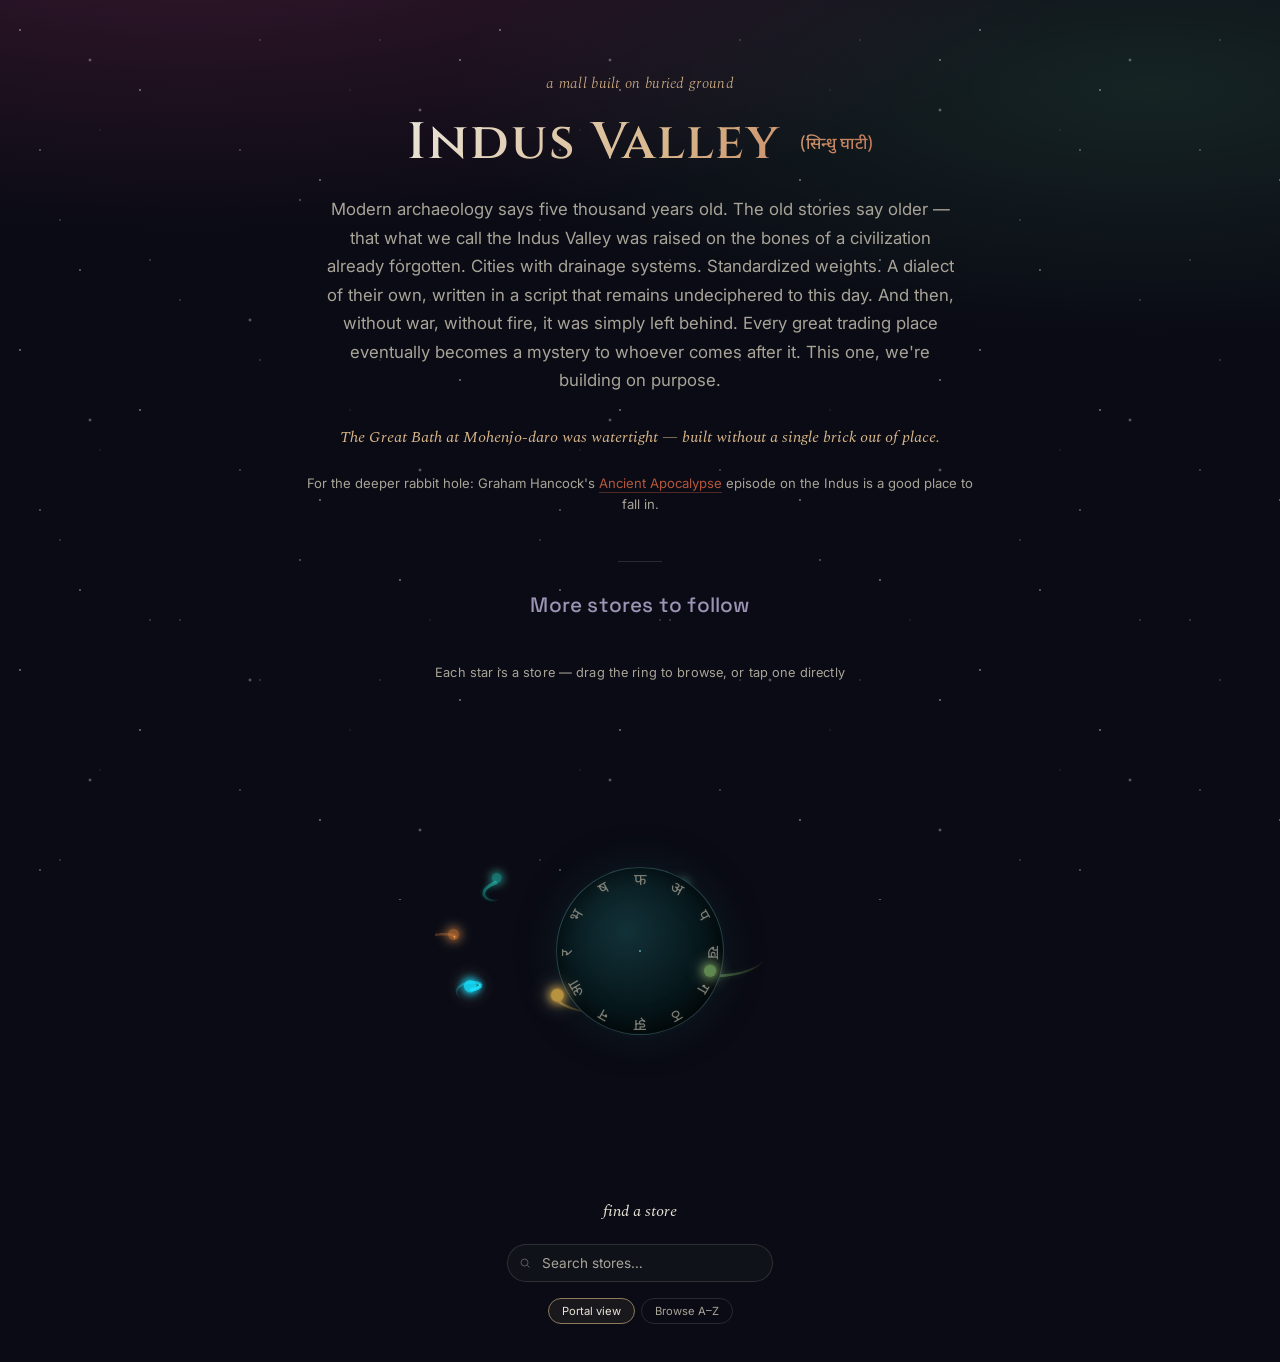
==== commit 7f5b1e5c: "Add files via upload" ====
--- a/index.html
+++ b/index.html
@@ -96,8 +96,9 @@
   var FALLBACK_STORES = [
     { id: "earthy-essentials", name: "Earthy Essentials", sub: "wellness & botanicals", color: "#6E9B5A", initial: "E", url: "/earthyessentials/", logo: "/assets/logo-vertical-medium.png", status: "live" },
     { id: "lo-music", name: "Lo Music", sub: "lessons, repairs, gigs", color: "#B8933F", initial: "L", url: "/lomusic/", logo: "", status: "coming-soon" },
-    { id: "relic-and-ink", name: "Relic & Ink", sub: "comics & collectibles", color: "#7A6BB0", initial: "R", url: "/relicandink/", logo: "", status: "coming-soon" },
+    { id: "section31", name: "Section 31", sub: "classified", color: "#19E3FF", initial: "S", url: "/section31/", logo: "/assets/logo-section31.png", status: "coming-soon", ageRestricted: false },
     { id: "earth-forge-3d", name: "Earth Forge 3D", sub: "custom 3D printing", color: "#C97B3D", initial: "F", url: "/earthforge3d/", logo: "", status: "coming-soon" },
+    { id: "dvihelix", name: "DviHelix", sub: "custom talking presenters", color: "#2DE2D0", initial: "D", url: "/dvihelix/", logo: "/assets/logo-dvihelix.png", status: "live", ageRestricted: false },
     { id: "chronicles-of-the-herb", name: "Chronicles of the Herb", sub: "wellness & herbal supplements", color: "#4FA88A", initial: "C", url: "/chroniclesoftheherb/", logo: "", status: "coming-soon" }
   ];
 
@@ -109,7 +110,7 @@
       color: s.color || '#999999',
       initial: s.initial || (s.name ? s.name.charAt(0).toUpperCase() : '?'),
       url: s.url,
-      logo: s.logo || null,
+      logo: s.logo || (s.id === 'section31' ? '/assets/logo-section31.png' : null),
       comingSoon: s.status === 'coming-soon' || s.status === 'planning',
       placeholder: s.status === 'reserved' || !s.name
     };
@@ -147,13 +148,21 @@
       popupEyebrow.textContent = s.comingSoon ? 'Coming soon' : 'Now open';
       // Every store shows ITS OWN logo if it has one, or ITS OWN color/initial/name
       // as a fallback — never another store's branding.
-      if(s.logo && !s.comingSoon){
+      if(s.logo){
         popupLogo.src = s.logo;
         popupLogo.alt = s.name;
         popupLogo.hidden = false;
-        popupFallback.hidden = true;
+        if(s.comingSoon){
+          // coming-soon store with a logo: logo plus the store name, no letter circle
+          popupFallbackCircle.style.display = 'none';
+          popupFallbackName.textContent = s.name;
+          popupFallback.hidden = false;
+        } else {
+          popupFallback.hidden = true;
+        }
       } else {
         popupLogo.hidden = true;
+        popupFallbackCircle.style.display = '';
         popupFallbackCircle.style.background = s.color;
         popupFallbackCircle.textContent = s.initial;
         popupFallbackName.textContent = s.name;
